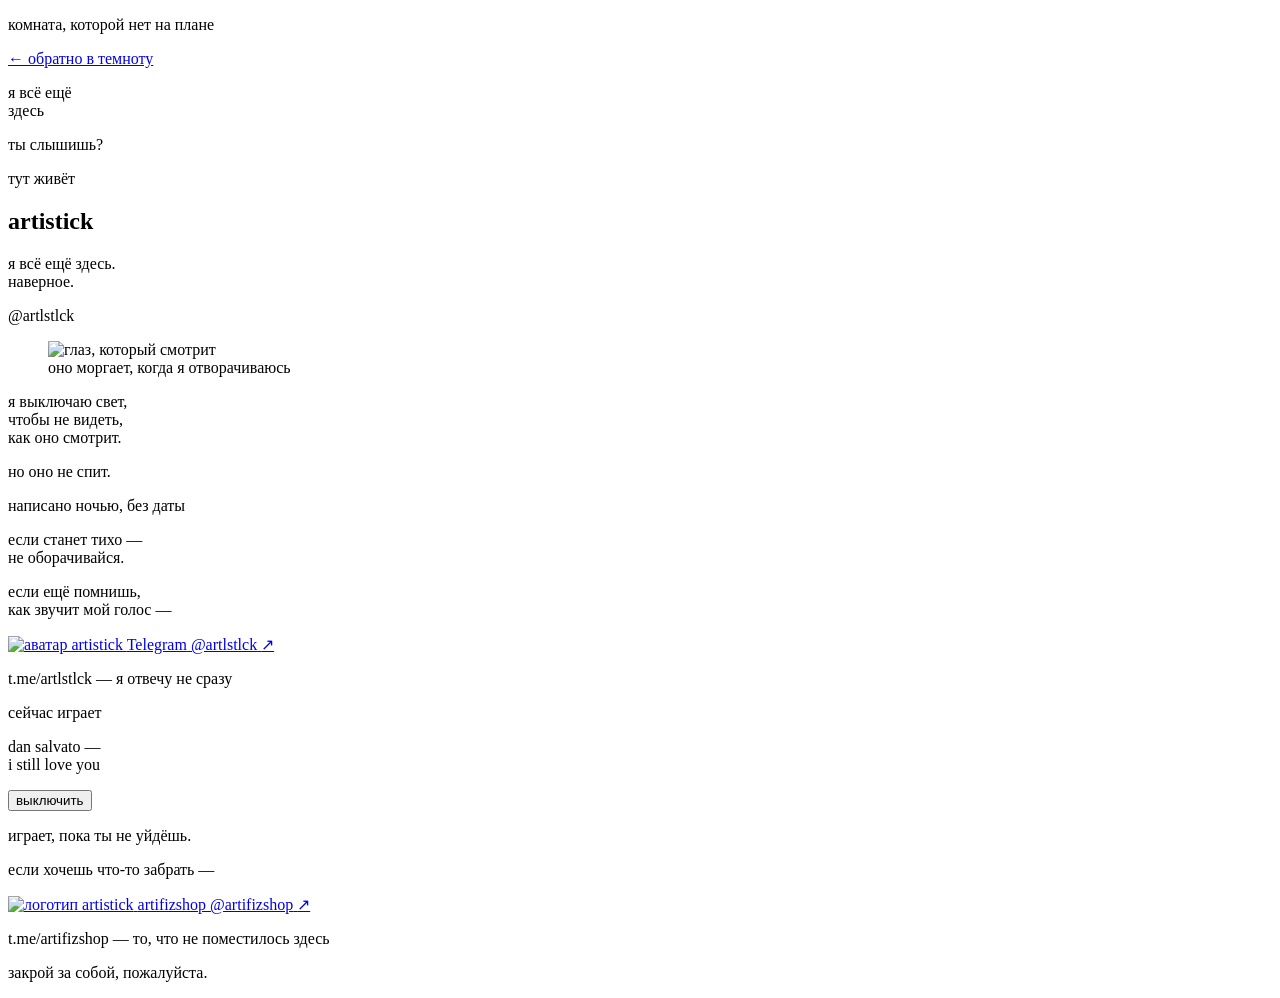
==== komnata.html @ 2046b4f6 "Add files via upload" ====
<!DOCTYPE html>
<html lang="ru">
<head>
<meta charset="utf-8">
<meta name="viewport" content="width=device-width, initial-scale=1">
<title>artistick — комната</title>
<meta name="description" content="дверь была открыта. я не открывала.">
<link rel="preconnect" href="https://fonts.googleapis.com">
<link rel="preconnect" href="https://fonts.gstatic.com" crossorigin>
<link href="https://fonts.googleapis.com/css2?family=Caveat:wght@400;500;600&family=Neucha&display=swap" rel="stylesheet">
<link rel="stylesheet" href="assets/css/main.css">
</head>
<body class="page page--room">

<div class="wall" aria-hidden="true"></div>

<header class="room-head">
  <p class="room-head__where">комната, которой нет на плане</p>
  <a class="room-head__back" href="index.html">← обратно в темноту</a>
</header>

<main class="wallspace">

  <p class="whisper whisper--a" aria-hidden="true">я всё ещё<br>здесь</p>
  <p class="whisper whisper--b" aria-hidden="true">ты слышишь?</p>

  <!-- кто здесь -->
  <article class="paper sheet sheet--name">
    <span class="tape tape--tl" aria-hidden="true"></span>
    <span class="tape tape--tr" aria-hidden="true"></span>

    <p class="scrawl scrawl--top">тут живёт</p>
    <h1 class="sheet__name">artistick</h1>
    <p class="sheet__lead">я всё ещё здесь.<br>наверное.</p>
    <p class="typed">@artlstlck</p>
  </article>

  <!-- глаз -->
  <figure class="photo">
    <span class="tape tape--top" aria-hidden="true"></span>
    <img src="assets/img/eye.gif" alt="глаз, который смотрит" width="640" height="640">
    <figcaption>оно моргает, когда я отворачиваюсь</figcaption>
  </figure>

  <!-- вторая записка -->
  <article class="paper sheet sheet--note">
    <span class="tape tape--tl" aria-hidden="true"></span>
    <span class="stain stain--note" aria-hidden="true"></span>

    <p class="scrawl">я выключаю свет,<br>чтобы не видеть,<br>как оно смотрит.</p>
    <p class="scrawl scrawl--red scrawl--aside">но оно не спит.</p>
    <p class="typed typed--foot">написано ночью, без даты</p>
  </article>

  <!-- обрывок -->
  <p class="scrap">если станет тихо —<br>не оборачивайся.</p>

  <!-- телеграм -->
  <article class="paper sheet sheet--contact">
    <span class="tape tape--tl" aria-hidden="true"></span>
    <span class="tape tape--br" aria-hidden="true"></span>

    <p class="scrawl scrawl--top">если ещё помнишь,<br>как звучит мой голос —</p>

    <a class="contact" href="https://t.me/artlstlck" target="_blank" rel="noopener">
      <span class="contact__avatar">
        <img src="assets/img/avatar.jpg" alt="аватар artistick" width="512" height="512" loading="lazy">
      </span>
      <span class="contact__text">
        <span class="contact__name">Telegram</span>
        <span class="contact__at">@artlstlck</span>
      </span>
      <span class="contact__arrow" aria-hidden="true">↗</span>
    </a>

    <p class="typed typed--foot">t.me/artlstlck — я отвечу не сразу</p>
  </article>

  <!-- звук -->
  <aside class="paper sheet sheet--sound">
    <span class="tape tape--top" aria-hidden="true"></span>
    <p class="typed">сейчас играет</p>
    <p class="sound__track">dan salvato —<br>i still love you</p>
    <button class="sound__btn" type="button" data-sound>
      <span data-sound-text>выключить</span>
    </button>
    <p class="sound__note">играет, пока ты не уйдёшь.</p>
  </aside>

  <!-- магазин -->
  <article class="paper sheet sheet--shop">
    <span class="tape tape--tl" aria-hidden="true"></span>
    <span class="tape tape--br" aria-hidden="true"></span>

    <p class="scrawl scrawl--top">если хочешь что-то забрать —</p>

    <a class="contact contact--shop" href="https://t.me/artifizshop" target="_blank" rel="noopener">
      <span class="contact__avatar contact__avatar--logo">
        <img src="assets/img/shop.jpg" alt="логотип artistick" width="640" height="640" loading="lazy">
      </span>
      <span class="contact__text">
        <span class="contact__name">artifizshop</span>
        <span class="contact__at">@artifizshop</span>
      </span>
      <span class="contact__arrow" aria-hidden="true">↗</span>
    </a>

    <p class="typed typed--foot">t.me/artifizshop — то, что не поместилось здесь</p>
  </article>

  <p class="room-foot scrawl">закрой за собой, пожалуйста.</p>

</main>

<audio id="track" src="assets/audio/i-still-love-you.mp3" preload="auto" loop></audio>
<script src="assets/js/sound.js"></script>
</body>
</html>
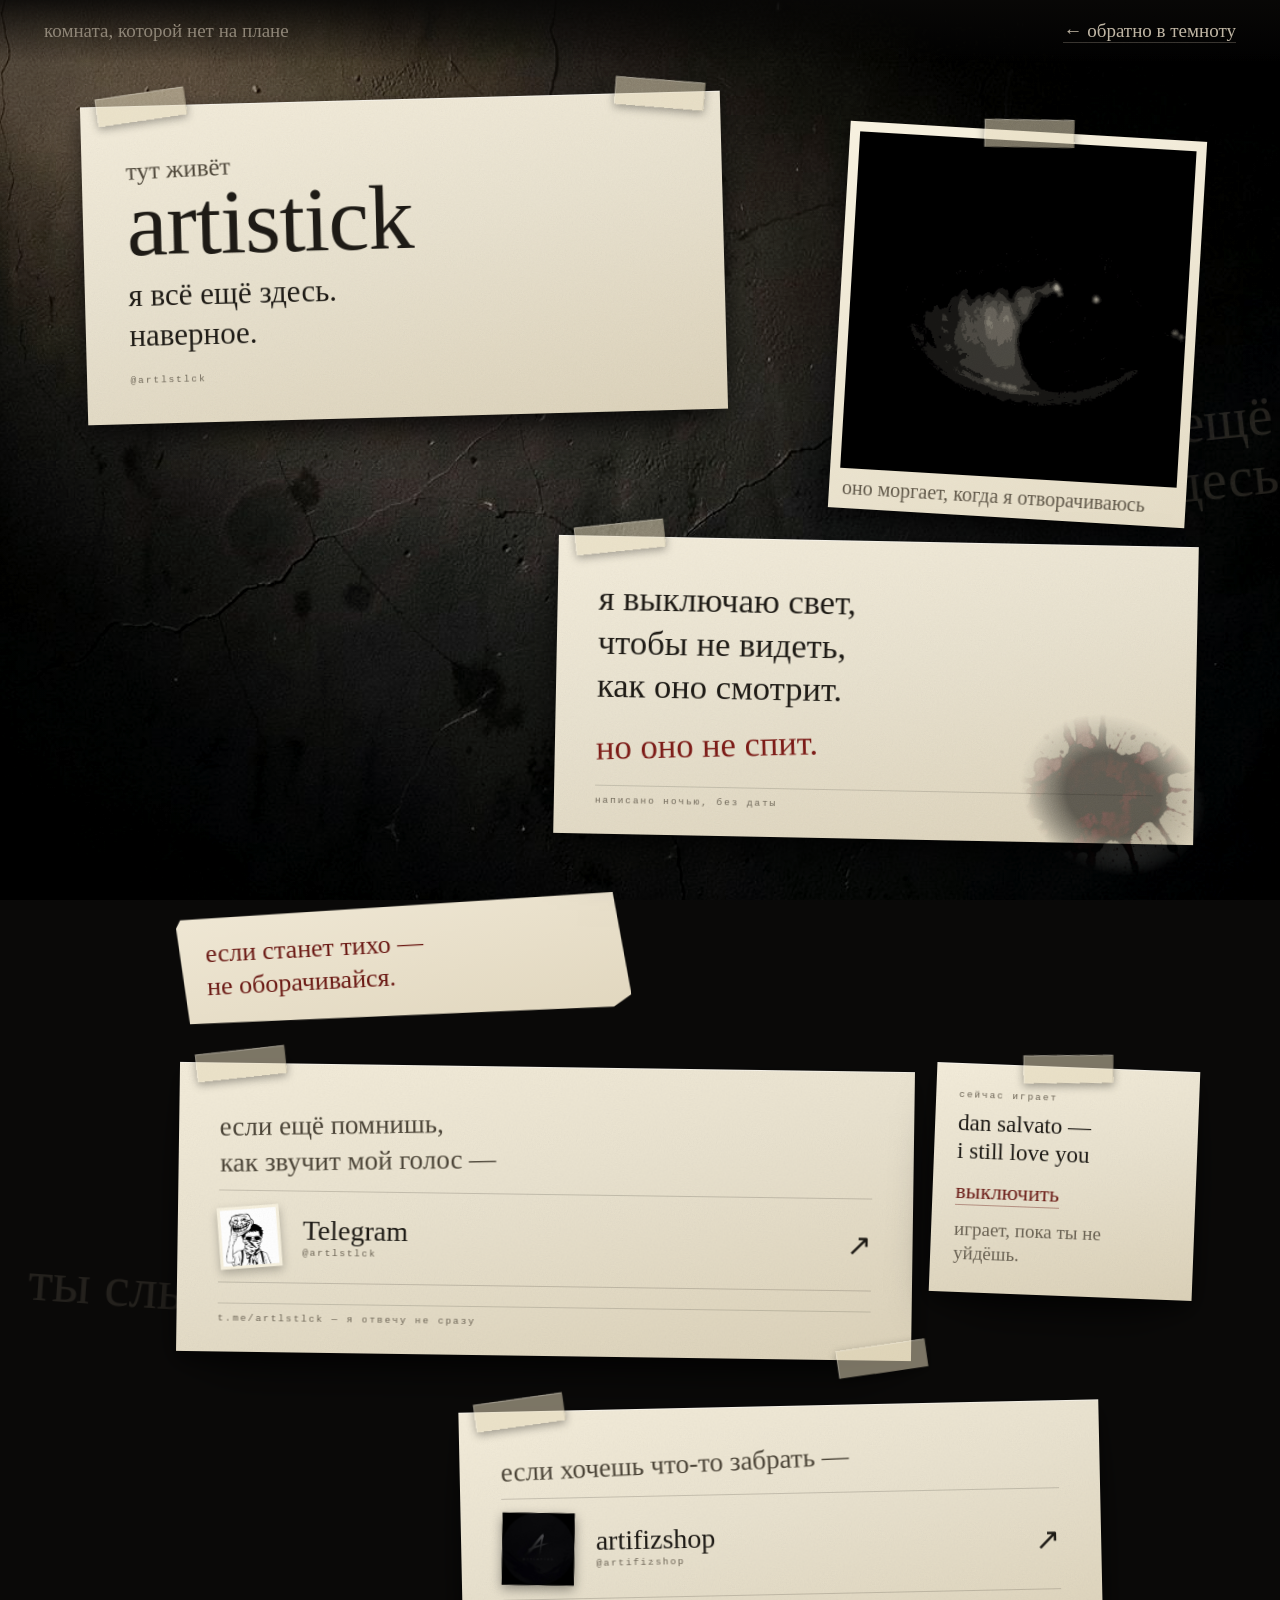
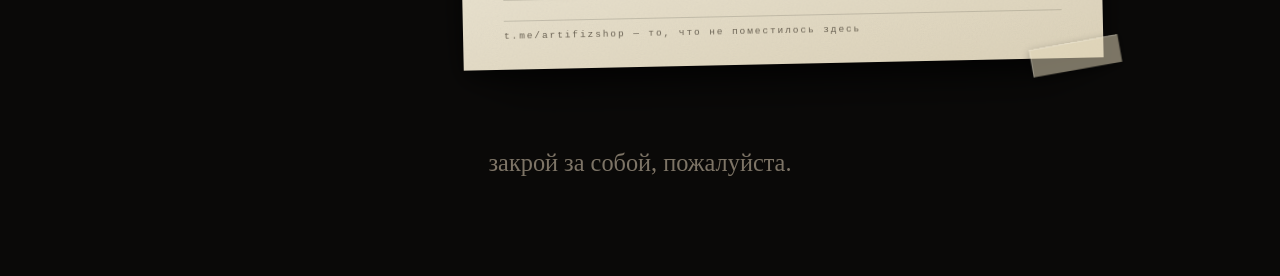
==== commit a40d83f0: "Один экран: дверь и комната в index.html, звук по клику" ====
--- a/komnata.html
+++ b/komnata.html
@@ -2,117 +2,12 @@
 <html lang="ru">
 <head>
 <meta charset="utf-8">
-<meta name="viewport" content="width=device-width, initial-scale=1">
 <title>artistick — комната</title>
-<meta name="description" content="дверь была открыта. я не открывала.">
-<link rel="preconnect" href="https://fonts.googleapis.com">
-<link rel="preconnect" href="https://fonts.gstatic.com" crossorigin>
-<link href="https://fonts.googleapis.com/css2?family=Caveat:wght@400;500;600&family=Neucha&display=swap" rel="stylesheet">
-<link rel="stylesheet" href="assets/css/main.css">
+<meta name="robots" content="noindex">
+<script>
+  try { sessionStorage.setItem('artistick.room', '1'); } catch (e) {}
+  location.replace('./');
+</script>
 </head>
-<body class="page page--room">
-
-<div class="wall" aria-hidden="true"></div>
-
-<header class="room-head">
-  <p class="room-head__where">комната, которой нет на плане</p>
-  <a class="room-head__back" href="index.html">← обратно в темноту</a>
-</header>
-
-<main class="wallspace">
-
-  <p class="whisper whisper--a" aria-hidden="true">я всё ещё<br>здесь</p>
-  <p class="whisper whisper--b" aria-hidden="true">ты слышишь?</p>
-
-  <!-- кто здесь -->
-  <article class="paper sheet sheet--name">
-    <span class="tape tape--tl" aria-hidden="true"></span>
-    <span class="tape tape--tr" aria-hidden="true"></span>
-
-    <p class="scrawl scrawl--top">тут живёт</p>
-    <h1 class="sheet__name">artistick</h1>
-    <p class="sheet__lead">я всё ещё здесь.<br>наверное.</p>
-    <p class="typed">@artlstlck</p>
-  </article>
-
-  <!-- глаз -->
-  <figure class="photo">
-    <span class="tape tape--top" aria-hidden="true"></span>
-    <img src="assets/img/eye.gif" alt="глаз, который смотрит" width="640" height="640">
-    <figcaption>оно моргает, когда я отворачиваюсь</figcaption>
-  </figure>
-
-  <!-- вторая записка -->
-  <article class="paper sheet sheet--note">
-    <span class="tape tape--tl" aria-hidden="true"></span>
-    <span class="stain stain--note" aria-hidden="true"></span>
-
-    <p class="scrawl">я выключаю свет,<br>чтобы не видеть,<br>как оно смотрит.</p>
-    <p class="scrawl scrawl--red scrawl--aside">но оно не спит.</p>
-    <p class="typed typed--foot">написано ночью, без даты</p>
-  </article>
-
-  <!-- обрывок -->
-  <p class="scrap">если станет тихо —<br>не оборачивайся.</p>
-
-  <!-- телеграм -->
-  <article class="paper sheet sheet--contact">
-    <span class="tape tape--tl" aria-hidden="true"></span>
-    <span class="tape tape--br" aria-hidden="true"></span>
-
-    <p class="scrawl scrawl--top">если ещё помнишь,<br>как звучит мой голос —</p>
-
-    <a class="contact" href="https://t.me/artlstlck" target="_blank" rel="noopener">
-      <span class="contact__avatar">
-        <img src="assets/img/avatar.jpg" alt="аватар artistick" width="512" height="512" loading="lazy">
-      </span>
-      <span class="contact__text">
-        <span class="contact__name">Telegram</span>
-        <span class="contact__at">@artlstlck</span>
-      </span>
-      <span class="contact__arrow" aria-hidden="true">↗</span>
-    </a>
-
-    <p class="typed typed--foot">t.me/artlstlck — я отвечу не сразу</p>
-  </article>
-
-  <!-- звук -->
-  <aside class="paper sheet sheet--sound">
-    <span class="tape tape--top" aria-hidden="true"></span>
-    <p class="typed">сейчас играет</p>
-    <p class="sound__track">dan salvato —<br>i still love you</p>
-    <button class="sound__btn" type="button" data-sound>
-      <span data-sound-text>выключить</span>
-    </button>
-    <p class="sound__note">играет, пока ты не уйдёшь.</p>
-  </aside>
-
-  <!-- магазин -->
-  <article class="paper sheet sheet--shop">
-    <span class="tape tape--tl" aria-hidden="true"></span>
-    <span class="tape tape--br" aria-hidden="true"></span>
-
-    <p class="scrawl scrawl--top">если хочешь что-то забрать —</p>
-
-    <a class="contact contact--shop" href="https://t.me/artifizshop" target="_blank" rel="noopener">
-      <span class="contact__avatar contact__avatar--logo">
-        <img src="assets/img/shop.jpg" alt="логотип artistick" width="640" height="640" loading="lazy">
-      </span>
-      <span class="contact__text">
-        <span class="contact__name">artifizshop</span>
-        <span class="contact__at">@artifizshop</span>
-      </span>
-      <span class="contact__arrow" aria-hidden="true">↗</span>
-    </a>
-
-    <p class="typed typed--foot">t.me/artifizshop — то, что не поместилось здесь</p>
-  </article>
-
-  <p class="room-foot scrawl">закрой за собой, пожалуйста.</p>
-
-</main>
-
-<audio id="track" src="assets/audio/i-still-love-you.mp3" preload="auto" loop></audio>
-<script src="assets/js/sound.js"></script>
-</body>
+<body></body>
 </html>
